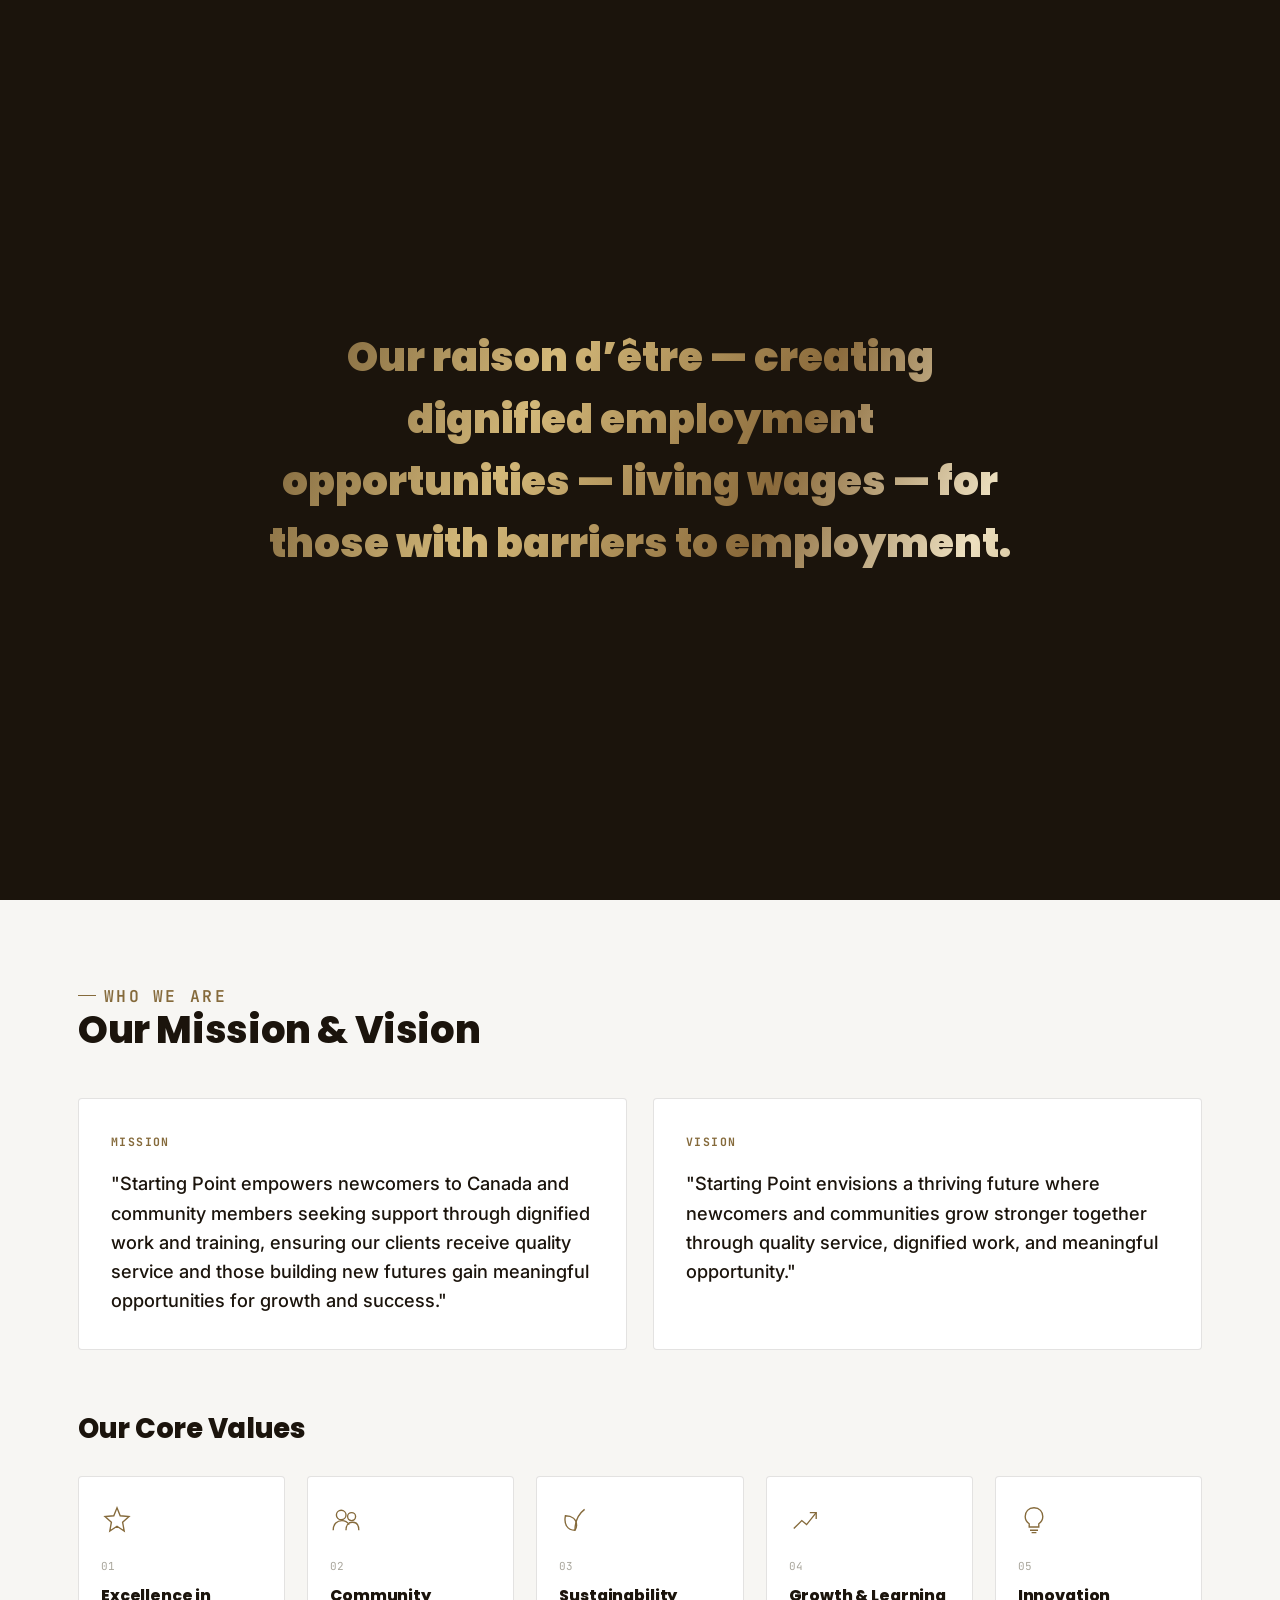
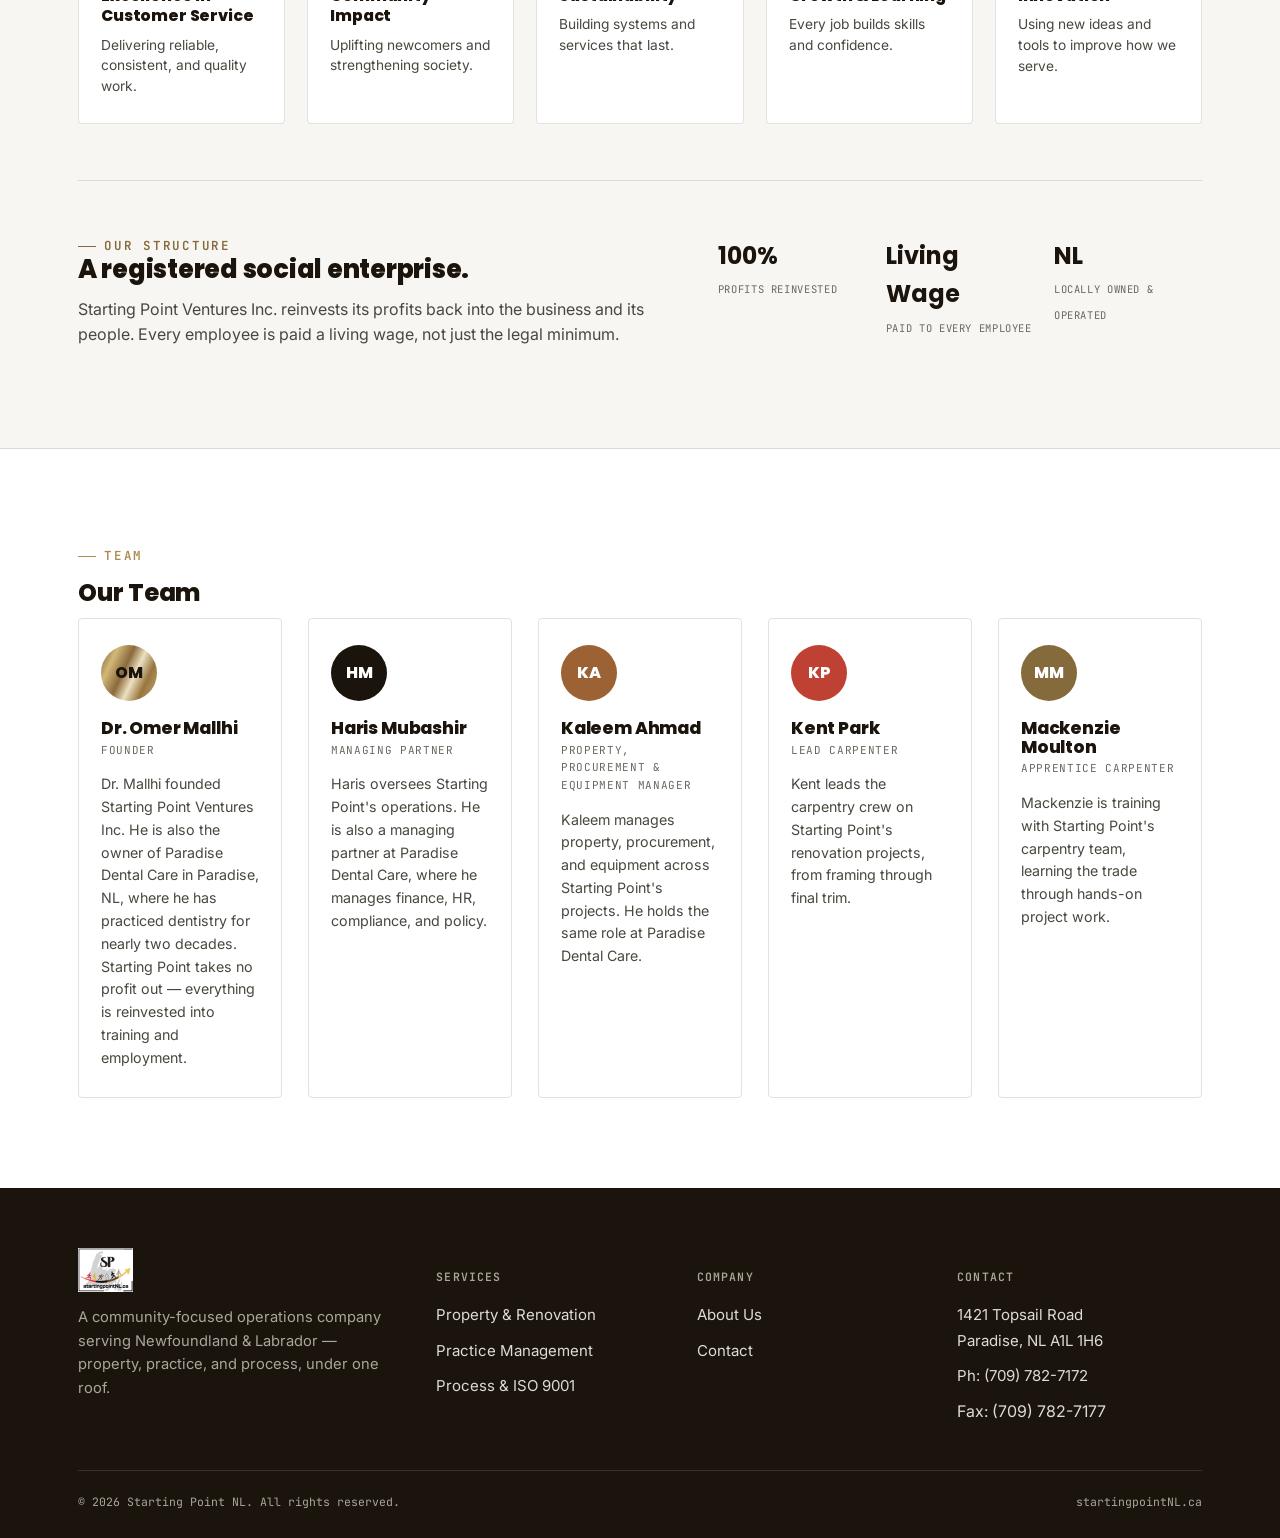
==== about.html @ e3a744ab "Add files via upload" ====
<!DOCTYPE html>
<html lang="en">
<head>
<meta charset="UTF-8">
<meta name="viewport" content="width=device-width, initial-scale=1.0">
<meta name="theme-color" content="#131209">
<title>About | Starting Point NL</title>
<meta name="description" content="About Starting Point Ventures Inc. — a social enterprise providing dignified work and training for newcomers to Canada and community members.">

<link rel="icon" href="assets/favicon-32.png" sizes="32x32">
<link rel="icon" href="assets/favicon-192.png" sizes="192x192">
<link rel="apple-touch-icon" href="assets/favicon-180.png">
<link rel="icon" href="assets/favicon.ico" sizes="any">

<link rel="preconnect" href="https://fonts.googleapis.com">
<link rel="preconnect" href="https://fonts.gstatic.com" crossorigin>
<link href="https://fonts.googleapis.com/css2?family=Poppins:wght@700;800;900&family=Inter:wght@400;500;600;700&family=JetBrains+Mono:wght@500;600&display=swap" rel="stylesheet">
<link rel="stylesheet" href="css/style.css">
</head>
<body>

<div id="splash" class="splash" hidden>
  <div class="splash-inner">
    <p class="splash-text">Our raison d&rsquo;&ecirc;tre &mdash; creating dignified employment opportunities &mdash; living wages &mdash; for those with barriers to employment.</p>
  </div>
</div>

<header class="site-header">
  <div class="header-bar">
    <a href="index.html" class="brand" aria-label="Starting Point NL — home">
      <img src="assets/logo-icon.png" alt="Starting Point NL logo">
    </a>
    <nav class="main-nav" aria-label="Primary">
      <ul>
        <li><a href="index.html">Home</a></li>
        <li><a href="services.html">Services</a></li>
        <li><a href="about.html">About</a></li>
        <li><a href="contact.html">Contact</a></li>
      </ul>
      <div class="header-cta">
        <a href="tel:+17097827172" class="tel-link">(709) 782-7172</a>
      </div>
    </nav>
    <button class="nav-toggle" aria-label="Toggle menu" aria-expanded="false">
      <span></span><span></span><span></span>
    </button>
  </div>
</header>

<main>

  <section class="page-hero">
    <div class="container">
      <p class="eyebrow">About</p>
      <h1>About Starting Point</h1>
      <p>A social enterprise investing in people — dignified work, training, and opportunity for newcomers to Canada and community members who need it.</p>
    </div>
  </section>

  <!-- ============ OUR STORY ============ -->
  <section class="our-story">
    <div class="container">
      <p class="eyebrow">Our Story</p>
      <h2>How we started</h2>
      <div class="story-grid">
        <div>
          <p>Starting Point Ventures Inc. is part of a small group of companies. It was created by Dr. Omer Mallhi, owner of Paradise Dental Care in Paradise, NL, to reinvest directly into the community.</p>
          <p>The company takes no profit out. Every dollar it earns goes back into training and employment, particularly for newcomers to Canada building a life here.</p>
        </div>
        </div>
      </div>
    </div>
  </section>

  <!-- ============ MISSION / VISION / VALUES ============ -->
  <section class="mission-vision" id="mission">
    <div class="container">
      <div class="mv-head">
        <p class="eyebrow" style="color:var(--gold-dark);">Who We Are</p>
        <h2>Our Mission &amp; Vision</h2>
      </div>

      <div class="mv-grid">
        <div class="mv-card">
          <span class="mv-label">Mission</span>
          <p class="mv-quote">"Starting Point empowers newcomers to Canada and community members seeking support through dignified work and training, ensuring our clients receive quality service and those building new futures gain meaningful opportunities for growth and success."</p>
        </div>
        <div class="mv-card">
          <span class="mv-label">Vision</span>
          <p class="mv-quote">"Starting Point envisions a thriving future where newcomers and communities grow stronger together through quality service, dignified work, and meaningful opportunity."</p>
        </div>
      </div>

      <div class="values-head">
        <h3>Our Core Values</h3>
      </div>
      <div class="values-grid">
        <article class="value-card">
          <svg class="value-icon" viewBox="0 0 40 40" fill="none" stroke="currentColor" stroke-width="1.7"><path d="M20 6 L24 16 L35 17 L27 24 L29 35 L20 29 L11 35 L13 24 L5 17 L16 16 Z"/></svg>
          <span class="value-num">01</span>
          <h4>Excellence in Customer Service</h4>
          <p>Delivering reliable, consistent, and quality work.</p>
        </article>
        <article class="value-card">
          <svg class="value-icon" viewBox="0 0 40 40" fill="none" stroke="currentColor" stroke-width="1.7"><circle cx="14" cy="15" r="6"/><circle cx="27" cy="17" r="5"/><path d="M4 34 C4 26 9 22 15 22 C19 22 22 24 24 27"/><path d="M20 34 C20 28 23 24 28 24 C33 24 36 28 36 34"/></svg>
          <span class="value-num">02</span>
          <h4>Community Impact</h4>
          <p>Uplifting newcomers and strengthening society.</p>
        </article>
        <article class="value-card">
          <svg class="value-icon" viewBox="0 0 40 40" fill="none" stroke="currentColor" stroke-width="1.7"><path d="M20 34 C10 34 6 26 8 16 C16 16 22 20 22 28 C22 30 21 32 20 34 Z"/><path d="M20 34 C20 24 24 14 32 8"/></svg>
          <span class="value-num">03</span>
          <h4>Sustainability</h4>
          <p>Building systems and services that last.</p>
        </article>
        <article class="value-card">
          <svg class="value-icon" viewBox="0 0 40 40" fill="none" stroke="currentColor" stroke-width="1.7"><path d="M6 32 L16 22 L22 27 L34 12"/><path d="M26 12 H34 V20"/></svg>
          <span class="value-num">04</span>
          <h4>Growth &amp; Learning</h4>
          <p>Every job builds skills and confidence.</p>
        </article>
        <article class="value-card">
          <svg class="value-icon" viewBox="0 0 40 40" fill="none" stroke="currentColor" stroke-width="1.7"><path d="M20 6 C13 6 9 11 9 17 C9 21 11 24 14 26 V30 H26 V26 C29 24 31 21 31 17 C31 11 27 6 20 6 Z"/><path d="M15 34 H25 M17 37 H23"/></svg>
          <span class="value-num">05</span>
          <h4>Innovation</h4>
          <p>Using new ideas and tools to improve how we serve.</p>
        </article>
      </div>

      <div class="purpose-strip">
        <div>
          <p class="eyebrow" style="color:var(--gold-dark);">Our Structure</p>
          <h3>A registered social enterprise.</h3>
          <p>Starting Point Ventures Inc. reinvests its profits back into the business and its people. Every employee is paid a living wage, not just the legal minimum.</p>
        </div>
        <div class="purpose-stats">
          <div class="stat-dark"><b>100%</b><span>Profits Reinvested</span></div>
          <div class="stat-dark"><b>Living Wage</b><span>Paid to Every Employee</span></div>
          <div class="stat-dark"><b>NL</b><span>Locally Owned &amp; Operated</span></div>
        </div>
      </div>
    </div>
  </section>

  <!-- ============ TEAM ============ -->
  <section class="team">
    <div class="container">
      <p class="eyebrow">Team</p>
      <h2 style="max-width:30ch;">Our Team</h2>

      <div class="team-grid">
        <article class="team-card">
          <div class="team-avatar" style="background:var(--gold-brushed); color:var(--ink);">OM</div>
          <h3>Dr. Omer Mallhi</h3>
          <p class="team-role">Founder</p>
          <p class="team-bio">Dr. Mallhi founded Starting Point Ventures Inc. He is also the owner of Paradise Dental Care in Paradise, NL, where he has practiced dentistry for nearly two decades. Starting Point takes no profit out — everything is reinvested into training and employment.</p>
        </article>

        <article class="team-card">
          <div class="team-avatar" style="background:var(--ink);">HM</div>
          <h3>Haris Mubashir</h3>
          <p class="team-role">Managing Partner</p>
          <p class="team-bio">Haris oversees Starting Point's operations. He is also a managing partner at Paradise Dental Care, where he manages finance, HR, compliance, and policy.</p>
        </article>

        <article class="team-card">
          <div class="team-avatar" style="background:var(--brown);">KA</div>
          <h3>Kaleem Ahmad</h3>
          <p class="team-role">Property, Procurement &amp; Equipment Manager</p>
          <p class="team-bio">Kaleem manages property, procurement, and equipment across Starting Point's projects. He holds the same role at Paradise Dental Care.</p>
        </article>

        <article class="team-card">
          <div class="team-avatar" style="background:var(--red);">KP</div>
          <h3>Kent Park</h3>
          <p class="team-role">Lead Carpenter</p>
          <p class="team-bio">Kent leads the carpentry crew on Starting Point's renovation projects, from framing through final trim.</p>
        </article>

        <article class="team-card">
          <div class="team-avatar" style="background:var(--gold-dark); color:#fff;">MM</div>
          <h3>Mackenzie Moulton</h3>
          <p class="team-role">Apprentice Carpenter</p>
          <p class="team-bio">Mackenzie is training with Starting Point's carpentry team, learning the trade through hands-on project work.</p>
        </article>
      </div>
    </div>
  </section>

</main>

<footer class="site-footer">
  <div class="container">
    <div class="footer-grid">
      <div class="footer-brand">
        <img src="assets/logo-icon.png" alt="Starting Point NL logo">
        <p>A community-focused operations company serving Newfoundland &amp; Labrador — property, practice, and process, under one roof.</p>
      </div>
      <div class="footer-col">
        <h5>Services</h5>
        <ul>
          <li><a href="services.html#property">Property &amp; Renovation</a></li>
          <li><a href="services.html#practice">Practice Management</a></li>
          <li><a href="services.html#process">Process &amp; ISO 9001</a></li>
        </ul>
      </div>
      <div class="footer-col">
        <h5>Company</h5>
        <ul>
          <li><a href="about.html">About Us</a></li>
          <li><a href="contact.html">Contact</a></li>
        </ul>
      </div>
      <div class="footer-col">
        <h5>Contact</h5>
        <ul>
          <li><a href="https://maps.google.com/?q=1421+Topsail+Road,+Paradise,+NL+A1L+1H6" target="_blank" rel="noopener">1421 Topsail Road<br>Paradise, NL A1L 1H6</a></li>
          <li><a href="tel:+17097827172">Ph: (709) 782-7172</a></li>
          <li>Fax: (709) 782-7177</li>
        </ul>
      </div>
    </div>
    <div class="footer-bottom">
      <span>&copy; <span id="year">2026</span> Starting Point NL. All rights reserved.</span>
      <span>startingpointNL.ca</span>
    </div>
  </div>
</footer>

<script src="js/main.js"></script>
<script>document.getElementById('year').textContent = new Date().getFullYear();</script>
</body>
</html>
---- css/style.css ----
/* =========================================================
   Starting Point NL — Design Tokens
   Palette derived from the client's own letterhead mark:
   signal red, brushed gold (arrow — primary highlight),
   representative brown (diversity of the figures), stone
   grey (NL map), ink black (wordmark).
   ========================================================= */
:root{
  --ink: #1B140C;
  --ink-2: #251A10;
  --ink-soft: #4A473F;
  --paper: #FFFFFF;
  --stone-50: #F7F6F3;
  --stone-100: #EFEDE8;
  --stone-200: #DEDBD3;
  --stone-400: #A9A69C;
  --stone-600: #6B6860;

  --red: #BE4133;
  --red-dark: #96332A;
  --red-tint: #FBE9E7;

  --gold: #AC8A4E;
  --gold-dark: #856A3B;
  --gold-bright: #D3B879;
  --gold-tint: #F3EAD6;
  --gold-brushed: linear-gradient(115deg, #6E5530 0%, #D3B879 22%, #8A6A3B 42%, #EDE0C0 58%, #97763F 76%, #C9AC72 100%);

  --brown: #9C6234;
  --brown-dark: #74471F;
  --brown-tint: #F3E3D0;

  --line: rgba(27,20,12,0.12);
  --line-dark: rgba(255,255,255,0.14);

  --shadow-lg: 0 30px 70px -30px rgba(27,20,12,0.35);

  --font-display: 'Poppins', 'Segoe UI', sans-serif;
  --font-body: 'Inter', 'Segoe UI', sans-serif;
  --font-mono: 'JetBrains Mono', 'Courier New', monospace;

  --container: 1180px;
  --radius: 4px;
  --ease: cubic-bezier(.4,0,.2,1);
}

*,*::before,*::after{ box-sizing: border-box; }
html{ scroll-behavior: smooth; }
body{
  margin:0;
  font-family: var(--font-body);
  color: var(--ink);
  background: var(--paper);
  -webkit-font-smoothing: antialiased;
  line-height: 1.6;
}
img{ max-width:100%; display:block; }
a{ color: inherit; text-decoration: none; }
ul{ margin:0; padding:0; list-style:none; }
h1,h2,h3,h4{
  font-family: var(--font-display);
  font-weight: 800;
  line-height: 1.08;
  margin: 0 0 .5em;
  letter-spacing: -0.01em;
}
p{ margin: 0 0 1em; }
.container{
  max-width: var(--container);
  margin: 0 auto;
  padding: 0 28px;
}
section{ position: relative; }

/* Focus visibility */
a:focus-visible, button:focus-visible, input:focus-visible, textarea:focus-visible{
  outline: 2px solid var(--gold);
  outline-offset: 3px;
}

@media (prefers-reduced-motion: reduce){
  *{ animation-duration: 0.001ms !important; animation-iteration-count: 1 !important; transition-duration: 0.001ms !important; scroll-behavior: auto !important; }
}

/* ---------- Eyebrow / mono labels ---------- */
.eyebrow{
  font-family: var(--font-mono);
  font-size: 12.5px;
  letter-spacing: 0.14em;
  text-transform: uppercase;
  color: var(--gold);
  font-weight: 600;
  display: inline-flex;
  align-items: center;
  gap: 8px;
  margin-bottom: 14px;
}
.eyebrow::before{
  content:"";
  width: 18px; height: 1px;
  background: currentColor;
  display:inline-block;
}

/* =========================================================
   Splash screen — shown once per session
   ========================================================= */
.splash{
  position: fixed; inset: 0; z-index: 9999;
  background: var(--ink);
  display:flex; align-items:center; justify-content:center;
  padding: 40px; text-align:center;
  cursor: pointer;
  opacity: 1;
  transition: opacity .6s ease;
}
.splash[hidden]{ display:none; }
.splash.fade-out{ opacity: 0; }
.splash-inner{ max-width: 760px; }
.splash-text{
  font-family: var(--font-display);
  font-weight: 900;
  font-size: clamp(2.5rem, 6.2vw, 2.5rem);
  line-height: 1.55;
  margin: 0;
  background: var(--gold-brushed);
  background-size: 160% 160%;
  color: var(--gold-bright);
  -webkit-background-clip: text;
  background-clip: text;
  -webkit-text-fill-color: transparent;
}

/* =========================================================
   Header
   ========================================================= */
.site-header{
  position: sticky; top:0; z-index: 100;
  background: rgba(255,255,255,0.98);
  border-bottom: 1px solid var(--line);
}
.site-header::after{
  content:"";
  position:absolute; left:0; right:0; bottom:-3px; height:3px;
  background: linear-gradient(to right, var(--red) 0 33.34%, var(--gold) 33.34% 66.67%, var(--brown) 66.67% 100%);
}
.header-bar{
  display:flex; align-items:center; justify-content:space-between;
  padding: 12px 28px;
  max-width: var(--container);
  margin: 0 auto;
}
.brand{ display:flex; align-items:center; gap:10px; }
.brand img{ height: 66px; width:auto; }
.main-nav{ display:flex; align-items:center; gap: 34px; }
.main-nav ul{ display:flex; gap: 30px; }
.main-nav a{
  font-family: var(--font-mono);
  font-size: 13px;
  letter-spacing: .04em;
  text-transform: uppercase;
  color: var(--ink-soft);
  padding: 6px 2px;
  border-bottom: 2px solid transparent;
  transition: color .2s var(--ease), border-color .2s var(--ease);
}
.main-nav a:hover, .main-nav a.active{ color: var(--ink); border-color: var(--gold); }
.header-cta{ display:flex; align-items:center; gap:18px; }
.tel-link{
  font-family: var(--font-mono);
  font-size: 13px;
  color: var(--ink-soft);
  display:none;
}
.nav-toggle{
  display:none;
  background:none; border:none; cursor:pointer;
  width: 40px; height:40px;
  flex-direction:column; align-items:center; justify-content:center; gap:5px;
}
.nav-toggle span{ width:22px; height:2px; background:var(--ink); display:block; }

.btn{
  display:inline-flex; align-items:center; justify-content:center; gap:8px;
  font-family: var(--font-mono);
  font-size: 13px;
  letter-spacing: .04em;
  text-transform: uppercase;
  padding: 12px 22px;
  border-radius: var(--radius);
  border: 1px solid transparent;
  cursor:pointer;
  transition: all .2s var(--ease);
  white-space: nowrap;
}
.btn-primary{ background: var(--ink); color: var(--paper); }
.btn-primary:hover{ background: var(--brown-dark); }
.btn-gold{ background: var(--gold-brushed); background-size: 160% 160%; background-position: 0% 50%; color: var(--ink); font-weight: 600; border-color: rgba(27,20,12,0.15); transition: all .25s var(--ease); }
.btn-gold:hover{ background-position: 100% 50%; color: var(--ink); }
.btn-outline{ border-color: var(--ink); color: var(--ink); }
.btn-outline:hover{ background: var(--ink); color: var(--paper); }
.btn-ghost{ color: var(--ink); border-color: var(--line); }
.btn-ghost:hover{ border-color: var(--ink); }

/* =========================================================
   Hero — minimal, light, statement-only (homepage)
   ========================================================= */
.hero{
  padding: 130px 0 120px;
  background: var(--paper);
  text-align: center;
}
.hero-statement{ max-width: 880px; margin: 0 auto; }
.hero .eyebrow{ color: var(--gold-dark); justify-content:center; }
.hero h1{
  font-size: clamp(2rem, 4.6vw, 3.1rem);
  color: var(--ink);
  line-height: 1.3;
}
.hero h1 em{
  font-style: normal;
  color: var(--gold-dark);
}

/* =========================================================
   Purpose / social enterprise strip within mission
   ========================================================= */
.purpose-strip{
  margin-top: 56px; padding-top: 48px;
  border-top: 1px solid var(--line);
  display:grid; grid-template-columns: 1.1fr 0.9fr; gap: 48px; align-items:center;
}
.purpose-strip h3{ color: var(--ink); font-size: clamp(1.3rem, 2vw, 1.6rem); }
.purpose-strip > div > p{ color: var(--ink-soft); margin:0; }
.purpose-stats{ display:grid; grid-template-columns: repeat(3,1fr); gap: 20px; }
.stat-dark b{ display:block; font-family: var(--font-display); font-size: 1.5rem; color: var(--ink); }
.stat-dark span{ font-family: var(--font-mono); font-size: 10.5px; text-transform:uppercase; letter-spacing:.06em; color: var(--stone-600); }

/* =========================================================
   Mission / Vision / Values — the primary homepage story
   ========================================================= */
.mission-vision{
  background: var(--stone-50); color: var(--ink);
  padding: 100px 0;
  border-top: 1px solid var(--line);
  border-bottom: 1px solid var(--line);
}
.mv-head{ max-width: 680px; margin-bottom: 48px; }
.mv-head h2{ color: var(--ink); font-size: clamp(1.9rem,3vw,2.5rem); }
.mv-head p{ color: var(--ink-soft); font-size:1.02rem; margin:0; }

.mv-grid{ display:grid; grid-template-columns: 1fr 1fr; gap: 26px; margin-bottom: 64px; }
.mv-card{
  border: 1px solid var(--line); border-radius: var(--radius);
  padding: 34px 32px; background: var(--paper);
}
.mv-label{
  font-family: var(--font-mono); font-size: 11.5px; letter-spacing:.12em; text-transform:uppercase;
  color: var(--gold-dark); font-weight:700; display:block; margin-bottom: 18px;
}
.mv-quote{
  font-size: 1.14rem; line-height: 1.6; color: var(--ink);
  margin: 0; font-weight: 500;
}

.values-head{ margin-bottom: 32px; display:flex; align-items:baseline; justify-content:space-between; gap:20px; flex-wrap:wrap; }
.values-head h3{ color: var(--ink); font-size: clamp(1.4rem,2.2vw,1.7rem); margin:0; }
.values-head span{ font-family: var(--font-mono); font-size:11.5px; text-transform:uppercase; letter-spacing:.1em; color: var(--stone-600); }

.values-grid{ display:grid; grid-template-columns: repeat(auto-fit, minmax(190px, 1fr)); gap: 22px; }
.value-card{
  border: 1px solid var(--line); border-radius: var(--radius);
  padding: 26px 22px; background: var(--paper);
  transition: border-color .2s ease, box-shadow .2s ease;
}
.value-card:hover{ border-color: rgba(172,138,78,0.5); box-shadow: var(--shadow-lg); }
.value-icon{ width:32px; height:32px; color: var(--gold-dark); margin-bottom: 16px; }
.value-num{ font-family: var(--font-mono); font-size: 11px; color: var(--stone-400); display:block; margin-bottom: 10px; }
.value-card h4{ color: var(--ink); font-size: .98rem; margin-bottom: 8px; line-height:1.3; }
.value-card p{ color: var(--ink-soft); font-size: .86rem; margin:0; line-height:1.5; }

/* =========================================================
   Team
   ========================================================= */
/* =========================================================
   Our Story
   ========================================================= */
.our-story{ padding: 90px 0; border-bottom: 1px solid var(--line); }
.our-story h2{ margin-bottom: 36px; font-size: clamp(1.7rem,2.6vw,2.2rem); max-width: 20ch; }
.story-grid{ display:grid; grid-template-columns: 1.2fr 0.8fr; gap: 56px; align-items:start; }
.story-grid > div:first-child p{ color: var(--ink-soft); font-size: 1.04rem; }
.story-quote{
  background: var(--stone-50); border-left: 3px solid var(--gold);
  border-radius: var(--radius); padding: 30px 28px;
}
.story-quote p{ font-size: 1.12rem; font-style: italic; color: var(--ink); margin-bottom: 14px; line-height:1.5; }
.story-quote span{ font-family: var(--font-mono); font-size: 12px; text-transform:uppercase; letter-spacing:.06em; color: var(--stone-600); }

.team{ padding: 90px 0; }
.team > .container > p.eyebrow{ margin-top: 6px; }
.team > .container > h2{ margin-bottom: 12px; }
.team > .container > p:not(.eyebrow){ margin-bottom: 44px; }
.team-grid{ display:grid; grid-template-columns: repeat(auto-fit, minmax(200px, 1fr)); gap: 26px; }
.team-card{
  border: 1px solid var(--line); border-radius: var(--radius);
  padding: 26px 22px 28px;
  transition: box-shadow .25s ease;
}
.team-card:hover{ box-shadow: var(--shadow-lg); }
.team-avatar{
  width: 56px; height:56px; border-radius: 50%;
  display:flex; align-items:center; justify-content:center;
  font-family: var(--font-display); font-weight:800; font-size: 1rem; color:#fff;
  margin-bottom: 18px;
}
.team-card h3{ font-size: 1.08rem; margin-bottom: 4px; }
.team-role{
  font-family: var(--font-mono); font-size: 11px; text-transform:uppercase; letter-spacing:.06em;
  color: var(--stone-600); margin-bottom: 14px;
}
.team-bio{ font-size: .89rem; color: var(--ink-soft); margin:0; }
.value-item h4{ color:#fff; margin-bottom:6px; font-size:1.05rem; }
.value-item p{ color: var(--stone-200); font-size:.95rem; margin:0; }

/* =========================================================
   Footer
   ========================================================= */
.site-footer{ background: var(--ink); color: var(--stone-200); padding: 60px 0 26px; }
.footer-grid{ display:grid; grid-template-columns: 1.3fr 0.9fr 0.9fr 1fr; gap: 40px; margin-bottom: 46px; }
.footer-brand img{ height:44px; margin-bottom:14px; }
.footer-brand p{ color: var(--stone-400); font-size:.92rem; max-width: 34ch; }
.footer-col h5{
  font-family: var(--font-mono); font-size:11.5px; letter-spacing:.1em; text-transform:uppercase;
  color: var(--stone-400); margin-bottom:16px; font-weight:600;
}
.footer-col ul{ display:grid; gap:10px; }
.footer-col a{ color: var(--stone-200); font-size:.94rem; }
.footer-col a:hover{ color: var(--gold); }
.footer-bottom{
  border-top:1px solid rgba(255,255,255,.12); padding-top:22px;
  display:flex; justify-content:space-between; gap:16px; flex-wrap:wrap;
  font-family: var(--font-mono); font-size:11.5px; color: var(--stone-400);
}

/* =========================================================
   Inner page hero (Services / About / Contact)
   ========================================================= */
.page-hero{
  padding: 74px 0 64px;
  background: var(--stone-50);
  border-bottom: 1px solid var(--line);
}
.page-hero .eyebrow{ color: var(--gold-dark); }
.page-hero h1{ font-size: clamp(2rem,3.6vw,2.8rem); max-width: 26ch; color: var(--ink); }
.page-hero p{ color: var(--ink-soft); max-width: 60ch; font-size:1.05rem; }
.breadcrumb{
  font-family: var(--font-mono); font-size:12px; text-transform:uppercase; letter-spacing:.08em;
  color: var(--stone-600); margin-bottom:18px; display:flex; gap:8px; align-items:center;
}
.breadcrumb a:hover{ color: var(--gold-dark); }

/* Service detail blocks */
.service-block{ padding: 76px 0; border-bottom: 1px solid var(--line); }
.service-block:nth-child(even){ background: var(--stone-50); }
.service-block-grid{ display:grid; grid-template-columns: 0.85fr 1.15fr; gap: 56px; align-items:start; }
.service-num{ font-family:var(--font-mono); font-size:12px; color: var(--accent, var(--red)); text-transform:uppercase; letter-spacing:.1em; margin-bottom:14px; display:block;}
.service-block h2{ font-size: clamp(1.7rem,2.6vw,2.2rem); }
.service-block .lede{ font-size:1.08rem; color:var(--ink-soft); }
.feature-grid{ display:grid; grid-template-columns: 1fr 1fr; gap: 18px 28px; margin-top:8px; }
.feature-item{ display:flex; gap:12px; align-items:flex-start; padding: 14px 0; border-top:1px solid var(--line); }
.feature-item .dot{ width:7px; height:7px; margin-top:8px; flex-shrink:0; background: var(--accent, var(--red)); transform:rotate(45deg); }
.feature-item h4{ font-size:.98rem; margin-bottom:4px; }
.feature-item p{ font-size:.88rem; color:var(--stone-600); margin:0; }
.for-whom{
  margin-top: 30px; padding: 20px 22px; background: var(--paper); border:1px solid var(--line); border-left:3px solid var(--accent,var(--red));
  font-size:.92rem; color: var(--ink-soft);
}
.for-whom strong{ color:var(--ink); font-family:var(--font-mono); font-size:11.5px; text-transform:uppercase; letter-spacing:.06em; display:block; margin-bottom:8px;}

.svc-property{ --accent: var(--brown); }
.svc-practice{ --accent: var(--red); }
.svc-process{ --accent: var(--gold); }

/* =========================================================
   About page specifics
   ========================================================= */
/* =========================================================
   Completed Projects — before/after gallery
   ========================================================= */
.projects{ padding: 90px 0; border-bottom: 1px solid var(--line); }
.projects-grid{ display:grid; grid-template-columns: repeat(auto-fit, minmax(280px, 1fr)); gap: 28px; }
.project-card{ border:1px solid var(--line); border-radius: var(--radius); overflow:hidden; transition: box-shadow .25s ease; }
.project-card:hover{ box-shadow: var(--shadow-lg); }
.ba-compare{ display:grid; grid-template-columns: 1fr 1fr; }
.ba-half{
  aspect-ratio: 4 / 3; position:relative;
  display:flex; align-items:center; justify-content:center;
  background: var(--stone-100);
}
.ba-half:first-child{ border-right: 1px solid var(--line); }
.ba-half svg{ width:30px; height:30px; color: var(--stone-400); }
.ba-half span{
  position:absolute; top:10px; left:10px;
  font-family: var(--font-mono); font-size:10.5px; text-transform:uppercase; letter-spacing:.06em;
  color: var(--stone-600); background: rgba(255,255,255,.88); padding: 3px 8px; border-radius:3px;
}
.project-body{ padding: 20px 22px 24px; }
.project-body h3{ font-size: 1.05rem; margin-bottom: 6px; }
.project-body p{ font-size:.88rem; color: var(--stone-600); margin:0; }

.about-pillars{ padding: 90px 0; }
.about-grid{ display:grid; grid-template-columns: repeat(3,1fr); gap:28px; }
.about-card{ padding: 30px 26px; border:1px solid var(--line); border-radius: var(--radius); transition: box-shadow .25s ease; }
.about-card:hover{ box-shadow: var(--shadow-lg); }
.about-card .eyebrow{ margin-bottom: 10px; }

/* =========================================================
   Contact page
   ========================================================= */
.contact-wrap{ padding: 90px 0 110px; }
.contact-grid{ display:grid; grid-template-columns: 0.95fr 1.05fr; gap: 60px; }
.contact-card{ border:1px solid var(--line); border-radius: var(--radius); padding: 30px; margin-bottom:20px; }
.contact-card h4{
  font-family: var(--font-mono); font-size:11.5px; text-transform:uppercase; letter-spacing:.08em; color: var(--stone-600); margin-bottom:14px; font-weight:600;
}
.contact-line{ display:flex; gap:14px; padding: 10px 0; border-top:1px solid var(--line); font-size:.98rem; }
.contact-line:first-of-type{ border-top:none; }
.contact-line b{ width: 84px; flex-shrink:0; font-family:var(--font-mono); font-size:11.5px; text-transform:uppercase; color:var(--stone-600); padding-top:2px; }
.map-link{ margin-top: 6px; display:inline-block; font-family:var(--font-mono); font-size:12.5px; text-transform:uppercase; color:var(--gold-dark); border-bottom:1px solid currentColor; }

.form-group{ margin-bottom: 20px; }
.form-group label{ display:block; font-family:var(--font-mono); font-size:11.5px; text-transform:uppercase; letter-spacing:.06em; color: var(--stone-600); margin-bottom:8px; }
.form-group input, .form-group textarea, .form-group select{
  width:100%; padding: 13px 14px; border:1px solid var(--line); border-radius: var(--radius);
  font-family: var(--font-body); font-size: .96rem; background: var(--stone-50);
  transition: border-color .2s var(--ease), background .2s var(--ease);
}
.form-group input:focus, .form-group textarea:focus, .form-group select:focus{
  outline:none; border-color: var(--ink); background: var(--paper);
}
.form-row{ display:grid; grid-template-columns:1fr 1fr; gap:20px; }
.form-note{ font-size:.82rem; color: var(--stone-600); margin-top:-6px; }
#form-status{ font-family: var(--font-mono); font-size: 13px; margin-top: 14px; display:none; }
#form-status.show{ display:block; }

/* =========================================================
   Reveal-on-scroll utility
   ========================================================= */
.reveal{ opacity:0; transform: translateY(16px); transition: opacity .6s var(--ease), transform .6s var(--ease); }
.reveal.in-view{ opacity:1; transform:none; }

/* =========================================================
   Responsive
   ========================================================= */
@media (min-width: 861px){
  .tel-link{ display:inline-flex; }
}

@media (max-width: 980px){
  .service-block-grid, .contact-grid{
    grid-template-columns: 1fr;
  }
  .footer-grid{ grid-template-columns: 1fr 1fr; }
  .about-grid{ grid-template-columns: 1fr; }
  .purpose-strip{ grid-template-columns: 1fr; }
  .team-grid{ grid-template-columns: 1fr 1fr; }
  .mv-grid{ grid-template-columns: 1fr; }
  .story-grid{ grid-template-columns: 1fr; }
}

@media (max-width: 860px){
  .main-nav{ position: fixed; inset: 64px 0 0 0; background: var(--paper); flex-direction:column; align-items:stretch; padding: 24px 28px; gap:0; transform: translateX(100%); transition: transform .3s var(--ease); overflow-y:auto; }
  .main-nav.open{ transform: translateX(0); }
  .main-nav ul{ flex-direction:column; gap:0; }
  .main-nav li{ border-bottom:1px solid var(--line); }
  .main-nav a{ display:block; padding: 16px 2px; font-size:14px; }
  .main-nav .header-cta{ flex-direction:column; align-items:stretch; margin-top: 20px; }
  .nav-toggle{ display:flex; }
  .route-cards{ grid-template-columns: 1fr; }
  .proof-stats{ grid-template-columns: 1fr 1fr; }
  .feature-grid{ grid-template-columns: 1fr; }
  .form-row{ grid-template-columns: 1fr; }
  .team-grid{ grid-template-columns: 1fr; }
  .purpose-stats{ grid-template-columns: 1fr; gap:14px; }
}

@media (max-width: 560px){
  .hero{ padding: 44px 0 60px; }
  .routes, .proof, .mission, .about-pillars{ padding: 64px 0; }
  .footer-grid{ grid-template-columns: 1fr; gap:32px; }
}
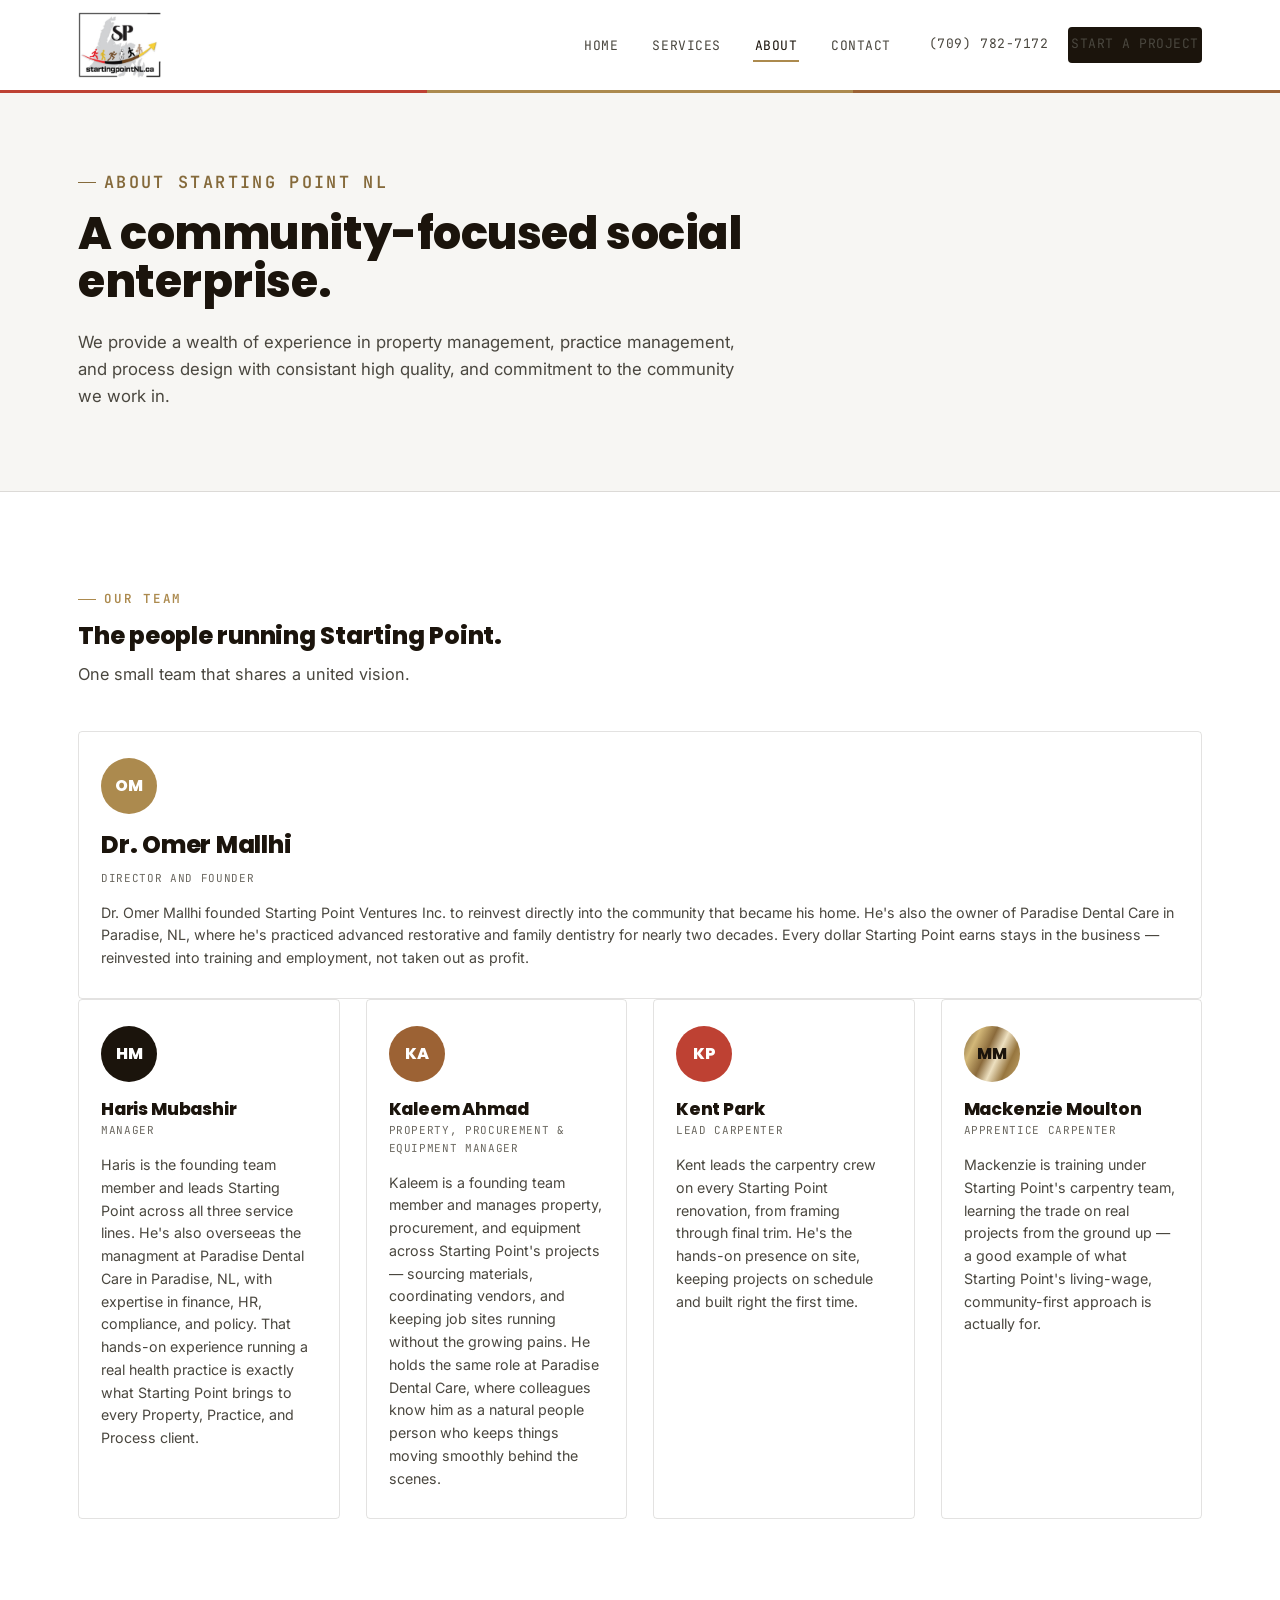
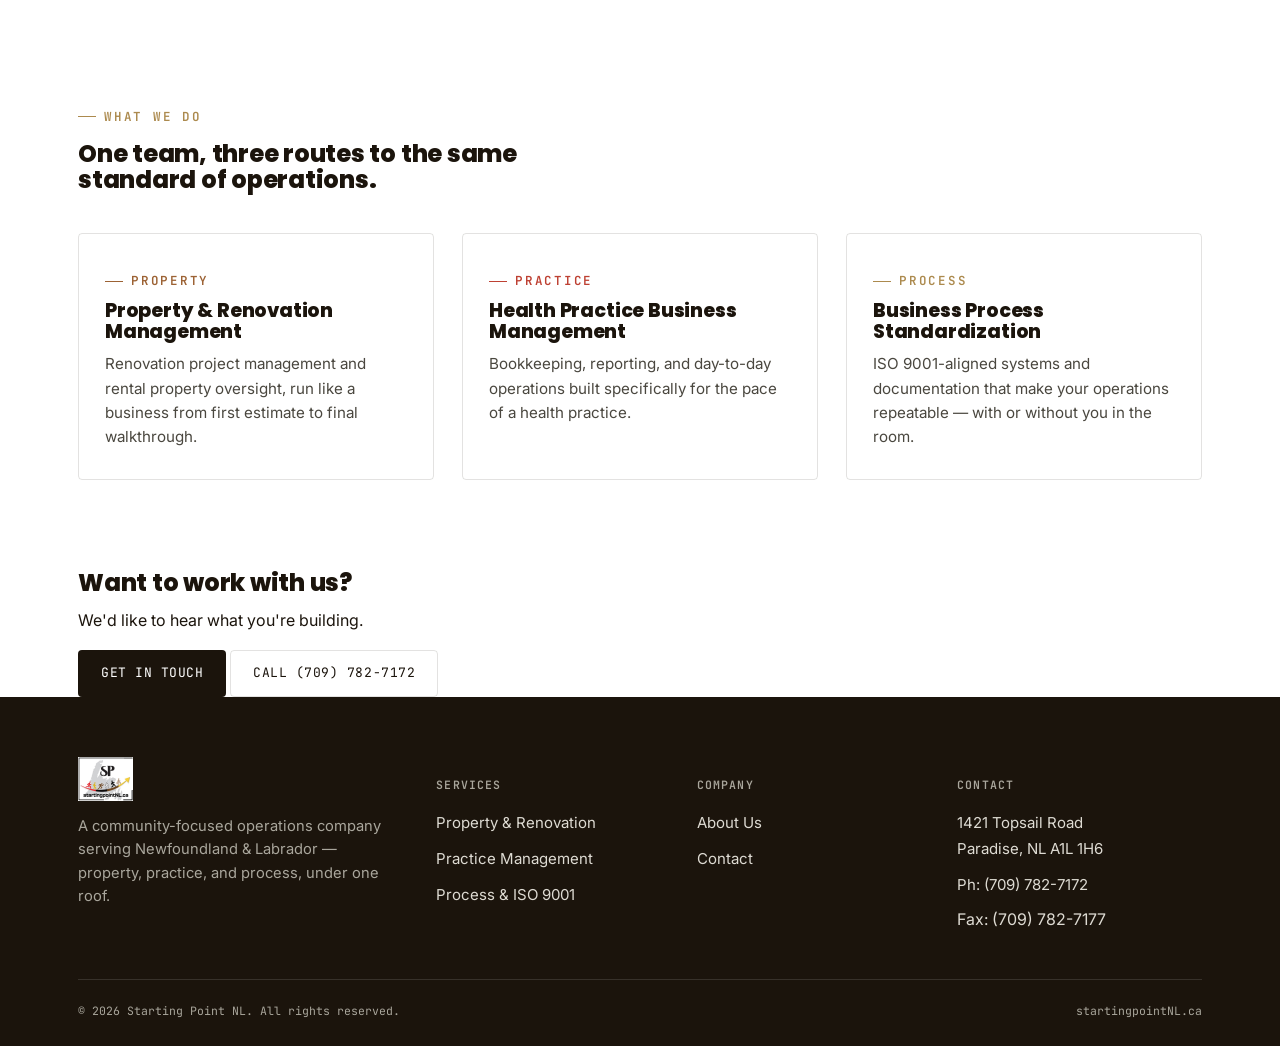
==== commit 4beedfd9: "Add files via upload" ====
--- a/about.html
+++ b/about.html
@@ -5,7 +5,7 @@
 <meta name="viewport" content="width=device-width, initial-scale=1.0">
 <meta name="theme-color" content="#131209">
 <title>About | Starting Point NL</title>
-<meta name="description" content="About Starting Point Ventures Inc. — a social enterprise providing dignified work and training for newcomers to Canada and community members.">
+<meta name="description" content="Starting Point Ventures Inc. empowers newcomers to Canada and community members through dignified work and training, delivered across property, health practice, and business process services.">
 
 <link rel="icon" href="assets/favicon-32.png" sizes="32x32">
 <link rel="icon" href="assets/favicon-192.png" sizes="192x192">
@@ -18,12 +18,6 @@
 <link rel="stylesheet" href="css/style.css">
 </head>
 <body>
-
-<div id="splash" class="splash" hidden>
-  <div class="splash-inner">
-    <p class="splash-text">Our raison d&rsquo;&ecirc;tre &mdash; creating dignified employment opportunities &mdash; living wages &mdash; for those with barriers to employment.</p>
-  </div>
-</div>
 
 <header class="site-header">
   <div class="header-bar">
@@ -39,6 +33,7 @@
       </ul>
       <div class="header-cta">
         <a href="tel:+17097827172" class="tel-link">(709) 782-7172</a>
+        <a href="contact.html" class="btn btn-primary">Start a Project</a>
       </div>
     </nav>
     <button class="nav-toggle" aria-label="Toggle menu" aria-expanded="false">
@@ -51,138 +46,95 @@
 
   <section class="page-hero">
     <div class="container">
-      <p class="eyebrow">About</p>
-      <h1>About Starting Point</h1>
-      <p>A social enterprise investing in people — dignified work, training, and opportunity for newcomers to Canada and community members who need it.</p>
-    </div>
-  </section>
-
-  <!-- ============ OUR STORY ============ -->
-  <section class="our-story">
-    <div class="container">
-      <p class="eyebrow">Our Story</p>
-      <h2>How we started</h2>
-      <div class="story-grid">
-        <div>
-          <p>Starting Point Ventures Inc. is part of a small group of companies. It was created by Dr. Omer Mallhi, owner of Paradise Dental Care in Paradise, NL, to reinvest directly into the community.</p>
-          <p>The company takes no profit out. Every dollar it earns goes back into training and employment, particularly for newcomers to Canada building a life here.</p>
-        </div>
-        </div>
-      </div>
-    </div>
-  </section>
-
-  <!-- ============ MISSION / VISION / VALUES ============ -->
-  <section class="mission-vision" id="mission">
-    <div class="container">
-      <div class="mv-head">
-        <p class="eyebrow" style="color:var(--gold-dark);">Who We Are</p>
-        <h2>Our Mission &amp; Vision</h2>
-      </div>
-
-      <div class="mv-grid">
-        <div class="mv-card">
-          <span class="mv-label">Mission</span>
-          <p class="mv-quote">"Starting Point empowers newcomers to Canada and community members seeking support through dignified work and training, ensuring our clients receive quality service and those building new futures gain meaningful opportunities for growth and success."</p>
-        </div>
-        <div class="mv-card">
-          <span class="mv-label">Vision</span>
-          <p class="mv-quote">"Starting Point envisions a thriving future where newcomers and communities grow stronger together through quality service, dignified work, and meaningful opportunity."</p>
-        </div>
-      </div>
-
-      <div class="values-head">
-        <h3>Our Core Values</h3>
-      </div>
-      <div class="values-grid">
-        <article class="value-card">
-          <svg class="value-icon" viewBox="0 0 40 40" fill="none" stroke="currentColor" stroke-width="1.7"><path d="M20 6 L24 16 L35 17 L27 24 L29 35 L20 29 L11 35 L13 24 L5 17 L16 16 Z"/></svg>
-          <span class="value-num">01</span>
-          <h4>Excellence in Customer Service</h4>
-          <p>Delivering reliable, consistent, and quality work.</p>
-        </article>
-        <article class="value-card">
-          <svg class="value-icon" viewBox="0 0 40 40" fill="none" stroke="currentColor" stroke-width="1.7"><circle cx="14" cy="15" r="6"/><circle cx="27" cy="17" r="5"/><path d="M4 34 C4 26 9 22 15 22 C19 22 22 24 24 27"/><path d="M20 34 C20 28 23 24 28 24 C33 24 36 28 36 34"/></svg>
-          <span class="value-num">02</span>
-          <h4>Community Impact</h4>
-          <p>Uplifting newcomers and strengthening society.</p>
-        </article>
-        <article class="value-card">
-          <svg class="value-icon" viewBox="0 0 40 40" fill="none" stroke="currentColor" stroke-width="1.7"><path d="M20 34 C10 34 6 26 8 16 C16 16 22 20 22 28 C22 30 21 32 20 34 Z"/><path d="M20 34 C20 24 24 14 32 8"/></svg>
-          <span class="value-num">03</span>
-          <h4>Sustainability</h4>
-          <p>Building systems and services that last.</p>
-        </article>
-        <article class="value-card">
-          <svg class="value-icon" viewBox="0 0 40 40" fill="none" stroke="currentColor" stroke-width="1.7"><path d="M6 32 L16 22 L22 27 L34 12"/><path d="M26 12 H34 V20"/></svg>
-          <span class="value-num">04</span>
-          <h4>Growth &amp; Learning</h4>
-          <p>Every job builds skills and confidence.</p>
-        </article>
-        <article class="value-card">
-          <svg class="value-icon" viewBox="0 0 40 40" fill="none" stroke="currentColor" stroke-width="1.7"><path d="M20 6 C13 6 9 11 9 17 C9 21 11 24 14 26 V30 H26 V26 C29 24 31 21 31 17 C31 11 27 6 20 6 Z"/><path d="M15 34 H25 M17 37 H23"/></svg>
-          <span class="value-num">05</span>
-          <h4>Innovation</h4>
-          <p>Using new ideas and tools to improve how we serve.</p>
-        </article>
-      </div>
-
-      <div class="purpose-strip">
-        <div>
-          <p class="eyebrow" style="color:var(--gold-dark);">Our Structure</p>
-          <h3>A registered social enterprise.</h3>
-          <p>Starting Point Ventures Inc. reinvests its profits back into the business and its people. Every employee is paid a living wage, not just the legal minimum.</p>
-        </div>
-        <div class="purpose-stats">
-          <div class="stat-dark"><b>100%</b><span>Profits Reinvested</span></div>
-          <div class="stat-dark"><b>Living Wage</b><span>Paid to Every Employee</span></div>
-          <div class="stat-dark"><b>NL</b><span>Locally Owned &amp; Operated</span></div>
-        </div>
-      </div>
+      <p class="eyebrow">About Starting Point NL</p>
+      <h1>A community-focused social enterprise.</h1>
+      <p>We provide a wealth of experience in property management, practice management, and process design with consistant high quality, and commitment to the community we work in.</p>
     </div>
   </section>
 
   <!-- ============ TEAM ============ -->
   <section class="team">
     <div class="container">
-      <p class="eyebrow">Team</p>
-      <h2 style="max-width:30ch;">Our Team</h2>
+      <p class="eyebrow">Our Team</p>
+      <h2 style="max-width:30ch;">The people running Starting Point.</h2>
+      <p style="color:var(--ink-soft); font-size:1.02rem; max-width:60ch;">One small team that shares a united vision.</p>
+    
+ <div class="team-lead-grid">
+ 	<article class="team-card">
+          <div class="team-avatar" style="background:var(--gold);">OM</div>
+          <h2>Dr. Omer Mallhi</h2>
+          <p class="team-role">Director and Founder</p>
+          <p class="team-bio">Dr. Omer Mallhi founded Starting Point Ventures Inc. to reinvest directly into the community that became his home. He's also the owner of Paradise Dental Care in Paradise, NL, where he's practiced advanced restorative and family dentistry for nearly two decades. Every dollar Starting Point earns stays in the business — reinvested into training and employment, not taken out as profit.</p>
+        </article>
+</div>
+
 
       <div class="team-grid">
         <article class="team-card">
-          <div class="team-avatar" style="background:var(--gold-brushed); color:var(--ink);">OM</div>
-          <h3>Dr. Omer Mallhi</h3>
-          <p class="team-role">Founder</p>
-          <p class="team-bio">Dr. Mallhi founded Starting Point Ventures Inc. He is also the owner of Paradise Dental Care in Paradise, NL, where he has practiced dentistry for nearly two decades. Starting Point takes no profit out — everything is reinvested into training and employment.</p>
-        </article>
-
-        <article class="team-card">
           <div class="team-avatar" style="background:var(--ink);">HM</div>
           <h3>Haris Mubashir</h3>
-          <p class="team-role">Managing Partner</p>
-          <p class="team-bio">Haris oversees Starting Point's operations. He is also a managing partner at Paradise Dental Care, where he manages finance, HR, compliance, and policy.</p>
+          <p class="team-role">Manager</p>
+          <p class="team-bio">Haris is the founding team member and leads Starting Point across all three service lines. He's also overseeas the managment at Paradise Dental Care in Paradise, NL, with expertise in finance, HR, compliance, and policy. That hands-on experience running a real health practice is exactly what Starting Point brings to every Property, Practice, and Process client.</p>
         </article>
 
         <article class="team-card">
           <div class="team-avatar" style="background:var(--brown);">KA</div>
           <h3>Kaleem Ahmad</h3>
           <p class="team-role">Property, Procurement &amp; Equipment Manager</p>
-          <p class="team-bio">Kaleem manages property, procurement, and equipment across Starting Point's projects. He holds the same role at Paradise Dental Care.</p>
+          <p class="team-bio">Kaleem is a founding team member and manages property, procurement, and equipment across Starting Point's projects — sourcing materials, coordinating vendors, and keeping job sites running without the growing pains. He holds the same role at Paradise Dental Care, where colleagues know him as a natural people person who keeps things moving smoothly behind the scenes.</p>
         </article>
 
         <article class="team-card">
           <div class="team-avatar" style="background:var(--red);">KP</div>
           <h3>Kent Park</h3>
           <p class="team-role">Lead Carpenter</p>
-          <p class="team-bio">Kent leads the carpentry crew on Starting Point's renovation projects, from framing through final trim.</p>
+          <p class="team-bio">Kent leads the carpentry crew on every Starting Point renovation, from framing through final trim. He's the hands-on presence on site, keeping projects on schedule and built right the first time.</p>
         </article>
 
         <article class="team-card">
-          <div class="team-avatar" style="background:var(--gold-dark); color:#fff;">MM</div>
+          <div class="team-avatar" style="background:var(--gold-brushed); color:var(--ink);">MM</div>
           <h3>Mackenzie Moulton</h3>
           <p class="team-role">Apprentice Carpenter</p>
-          <p class="team-bio">Mackenzie is training with Starting Point's carpentry team, learning the trade through hands-on project work.</p>
+          <p class="team-bio">Mackenzie is training under Starting Point's carpentry team, learning the trade on real projects from the ground up — a good example of what Starting Point's living-wage, community-first approach is actually for.</p>
         </article>
+      </div>
+    </div>
+  </section>
+
+  <!-- ============ THREE PILLARS RECAP ============ -->
+  <section class="about-pillars">
+    <div class="container">
+      <p class="eyebrow">What We Do</p>
+      <h2 style="max-width:32ch; margin-bottom:40px;">One team, three routes to the same standard of operations.</h2>
+      <div class="about-grid">
+        <div class="about-card">
+          <p class="eyebrow" style="color:var(--brown);">Property</p>
+          <h3 style="font-size:1.2rem;">Property &amp; Renovation Management</h3>
+          <p style="color:var(--ink-soft); font-size:.95rem; margin:0;">Renovation project management and rental property oversight, run like a business from first estimate to final walkthrough.</p>
+        </div>
+        <div class="about-card">
+          <p class="eyebrow" style="color:var(--red);">Practice</p>
+          <h3 style="font-size:1.2rem;">Health Practice Business Management</h3>
+          <p style="color:var(--ink-soft); font-size:.95rem; margin:0;">Bookkeeping, reporting, and day-to-day operations built specifically for the pace of a health practice.</p>
+        </div>
+        <div class="about-card">
+          <p class="eyebrow" style="color:var(--gold);">Process</p>
+          <h3 style="font-size:1.2rem;">Business Process Standardization</h3>
+          <p style="color:var(--ink-soft); font-size:.95rem; margin:0;">ISO 9001-aligned systems and documentation that make your operations repeatable — with or without you in the room.</p>
+        </div>
+      </div>
+    </div>
+  </section>
+
+  <section class="cta-band">
+    <div class="container cta-inner">
+      <div>
+        <h2>Want to work with us?</h2>
+        <p>We'd like to hear what you're building.</p>
+      </div>
+      <div class="cta-actions">
+        <a href="contact.html" class="btn btn-primary">Get in Touch</a>
+        <a href="tel:+17097827172" class="btn btn-ghost">Call (709) 782-7172</a>
       </div>
     </div>
   </section>
